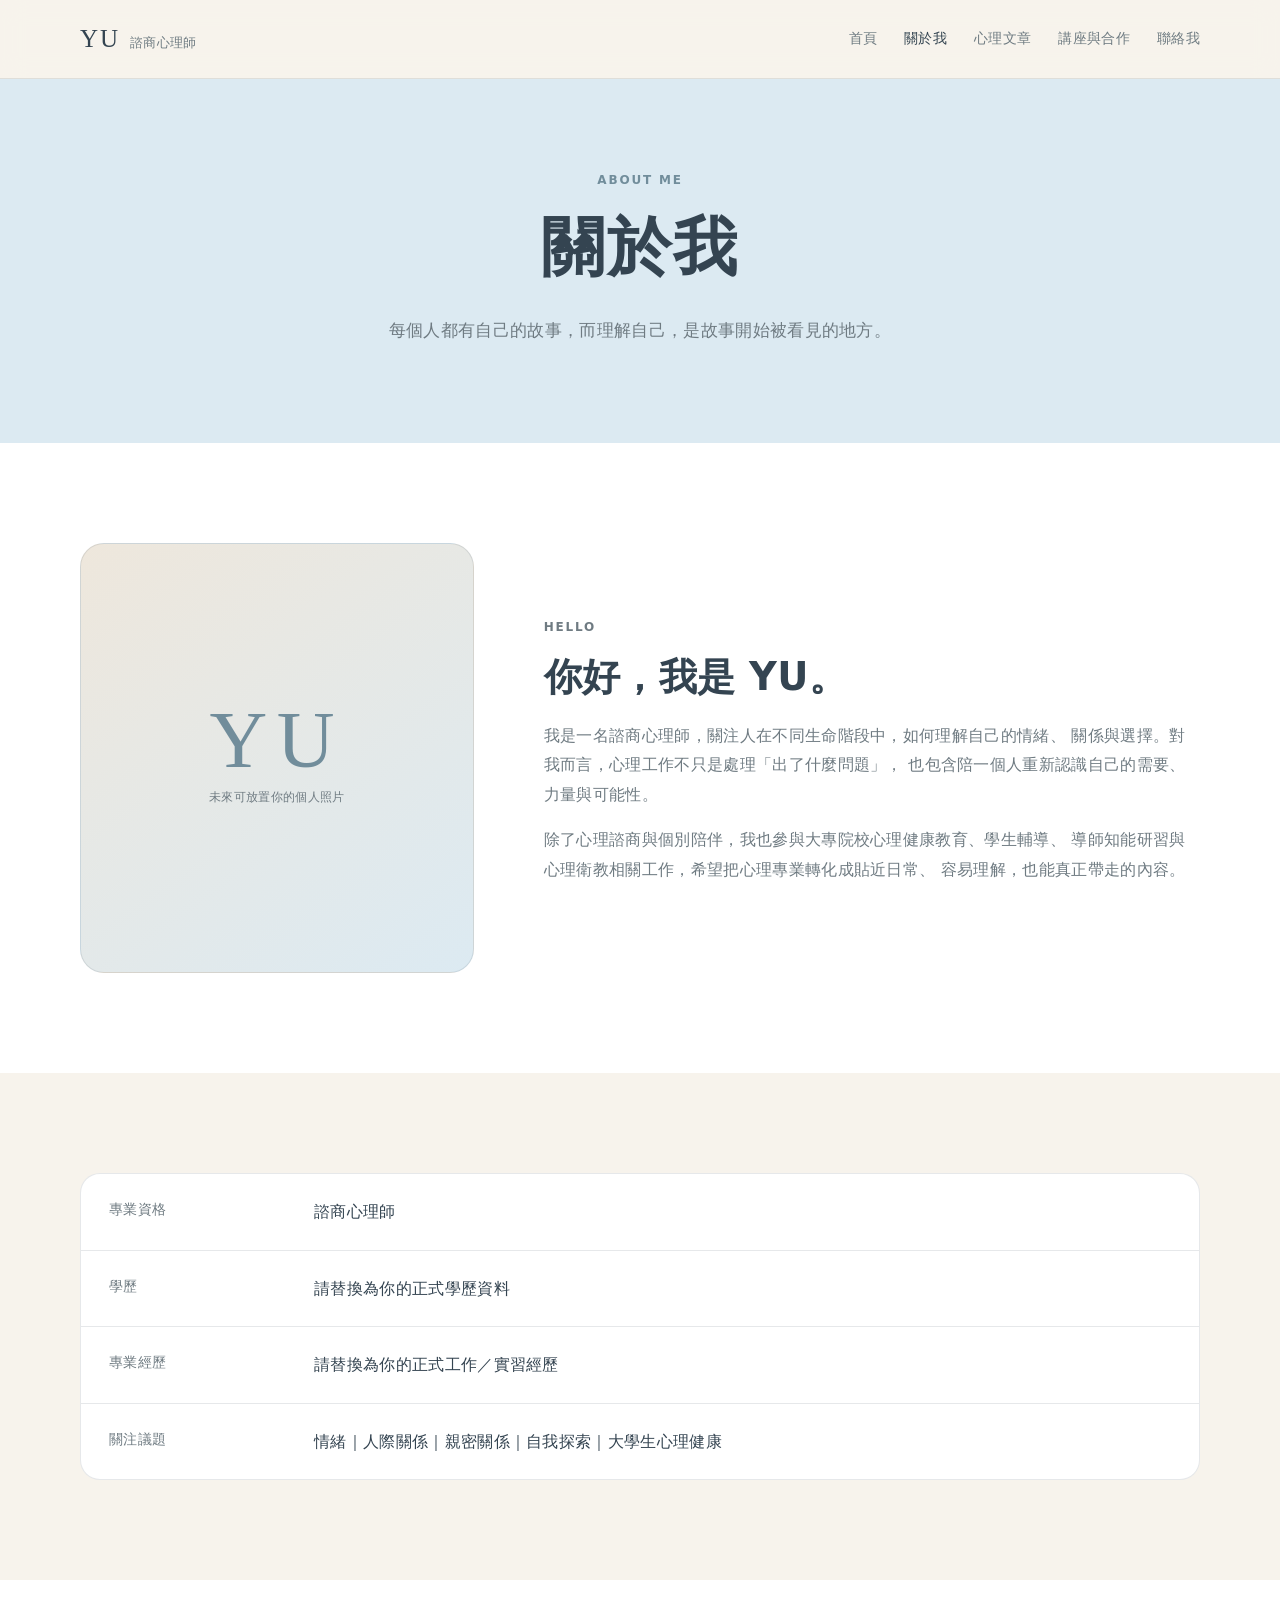
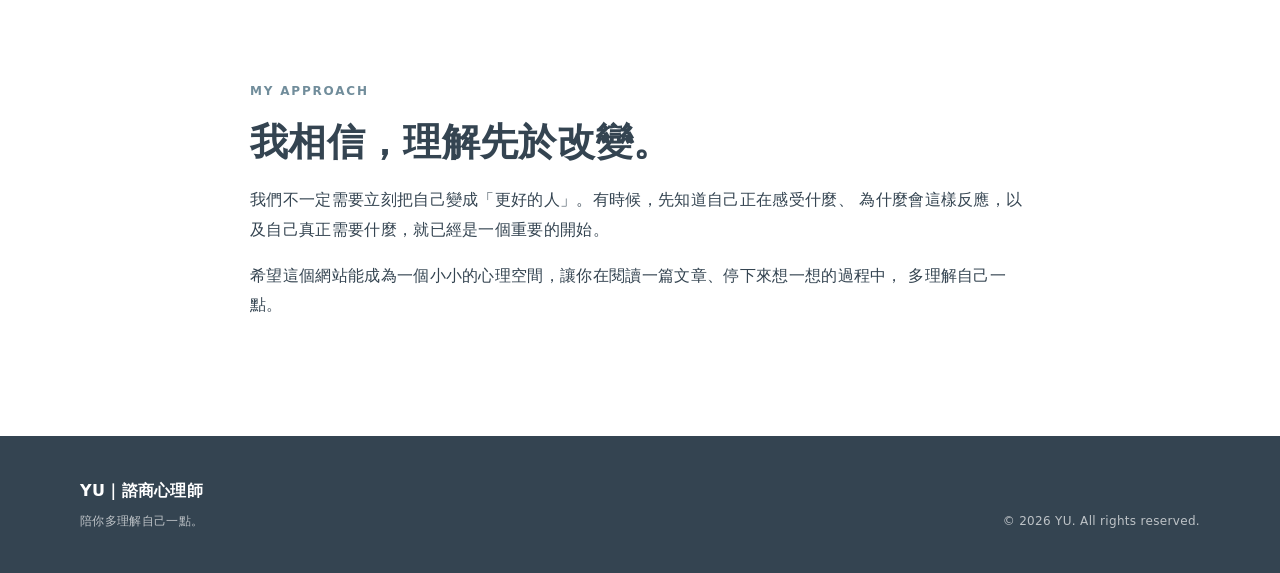
==== about.html @ 375a594f "Add files via upload" ====
<!DOCTYPE html>
<html lang="zh-Hant">
<head>
  <meta charset="UTF-8">
  <meta name="viewport" content="width=device-width, initial-scale=1.0">
  <meta name="description" content="YU｜諮商心理師｜關於我、專業資格、學歷與關注議題。">
  <title>關於我｜YU｜諮商心理師</title>
  <link rel="stylesheet" href="style.css">
</head>
<body>
<header class="site-header">
  <div class="container nav-wrap">
    <a class="brand" href="index.html"><span class="brand-main">YU</span><span class="brand-sub">諮商心理師</span></a>
    <button class="menu-toggle" aria-label="開啟選單" aria-expanded="false">☰</button>
    <nav class="site-nav">
      <a href="index.html">首頁</a><a class="active" href="about.html">關於我</a>
      <a href="articles.html">心理文章</a><a href="speaking.html">講座與合作</a><a href="contact.html">聯絡我</a>
    </nav>
  </div>
</header>

<main>
  <section class="page-hero">
    <div class="container narrow">
      <p class="section-label">ABOUT ME</p>
      <h1>關於我</h1>
      <p>每個人都有自己的故事，而理解自己，是故事開始被看見的地方。</p>
    </div>
  </section>

  <section class="about-section">
    <div class="container about-grid">
      <div class="profile-placeholder">
        <div class="profile-initial">YU</div>
        <p>未來可放置你的個人照片</p>
      </div>
      <div>
        <p class="section-label">HELLO</p>
        <h2>你好，我是 YU。</h2>
        <p>
          我是一名諮商心理師，關注人在不同生命階段中，如何理解自己的情緒、
          關係與選擇。對我而言，心理工作不只是處理「出了什麼問題」，
          也包含陪一個人重新認識自己的需要、力量與可能性。
        </p>
        <p>
          除了心理諮商與個別陪伴，我也參與大專院校心理健康教育、學生輔導、
          導師知能研習與心理衛教相關工作，希望把心理專業轉化成貼近日常、
          容易理解，也能真正帶走的內容。
        </p>
      </div>
    </div>
  </section>

  <section class="info-section">
    <div class="container">
      <div class="info-list">
        <div class="info-row"><span>專業資格</span><strong>諮商心理師</strong></div>
        <div class="info-row"><span>學歷</span><strong>請替換為你的正式學歷資料</strong></div>
        <div class="info-row"><span>專業經歷</span><strong>請替換為你的正式工作／實習經歷</strong></div>
        <div class="info-row"><span>關注議題</span><strong>情緒｜人際關係｜親密關係｜自我探索｜大學生心理健康</strong></div>
      </div>
    </div>
  </section>

  <section class="values-section">
    <div class="container narrow">
      <p class="section-label">MY APPROACH</p>
      <h2>我相信，理解先於改變。</h2>
      <p>
        我們不一定需要立刻把自己變成「更好的人」。有時候，先知道自己正在感受什麼、
        為什麼會這樣反應，以及自己真正需要什麼，就已經是一個重要的開始。
      </p>
      <p>
        希望這個網站能成為一個小小的心理空間，讓你在閱讀一篇文章、停下來想一想的過程中，
        多理解自己一點。
      </p>
    </div>
  </section>
</main>

<footer class="site-footer">
  <div class="container footer-wrap"><div><strong>YU｜諮商心理師</strong><p>陪你多理解自己一點。</p></div><p>© 2026 YU. All rights reserved.</p></div>
</footer>
<script src="script.js"></script>
</body>
</html>
---- style.css ----
:root {
  --cream: #F7F3EC;
  --cream-deep: #EEE7DC;
  --blue-light: #DCEAF2;
  --blue-soft: #C9DEE8;
  --blue: #AFC7D3;
  --ink: #344451;
  --muted: #6F7B82;
  --white: #FFFFFF;
  --line: rgba(52, 68, 81, 0.12);
  --shadow: 0 18px 45px rgba(52, 68, 81, 0.08);
  --radius: 18px;
  --max: 1120px;
}

* { box-sizing: border-box; }
html { scroll-behavior: smooth; }
body {
  margin: 0;
  font-family: "Noto Sans TC", "Microsoft JhengHei", system-ui, sans-serif;
  color: var(--ink);
  background: var(--cream);
  line-height: 1.85;
  letter-spacing: .02em;
}
a { color: inherit; }
img { max-width: 100%; display: block; }
.container { width: min(100% - 40px, var(--max)); margin: 0 auto; }
.narrow { width: min(100% - 40px, 780px); margin: 0 auto; }

.site-header {
  position: sticky; top: 0; z-index: 20;
  background: rgba(247,243,236,.92);
  backdrop-filter: blur(12px);
  border-bottom: 1px solid var(--line);
}
.nav-wrap {
  min-height: 78px;
  display: flex;
  align-items: center;
  justify-content: space-between;
  gap: 30px;
}
.brand { text-decoration: none; display: flex; align-items: baseline; gap: 10px; }
.brand-main { font-family: Georgia, serif; font-size: 25px; letter-spacing: .08em; }
.brand-sub { font-size: 13px; color: var(--muted); }
.site-nav { display: flex; gap: 27px; align-items: center; }
.site-nav a { text-decoration: none; font-size: 14px; color: var(--muted); transition: .2s; }
.site-nav a:hover, .site-nav a.active { color: var(--ink); }
.menu-toggle { display: none; border: 0; background: none; font-size: 25px; color: var(--ink); }

.hero { padding: 110px 0 100px; background: linear-gradient(115deg, var(--cream) 0 57%, var(--blue-light) 57%); }
.hero-grid { display: grid; grid-template-columns: 1.15fr .85fr; gap: 80px; align-items: center; }
.eyebrow, .section-label { margin: 0 0 13px; color: #718D9B; font-size: 12px; letter-spacing: .15em; font-weight: 700; }
h1, h2, h3 { line-height: 1.35; margin-top: 0; font-weight: 600; }
h1 { font-size: clamp(40px, 5vw, 64px); margin-bottom: 24px; letter-spacing: .03em; }
h2 { font-size: clamp(28px, 3vw, 40px); margin-bottom: 18px; }
h3 { font-size: 20px; margin-bottom: 12px; }
p { margin-top: 0; }
.hero-text { max-width: 650px; color: var(--muted); font-size: 17px; }
.button-row { display: flex; gap: 12px; flex-wrap: wrap; margin-top: 30px; }
.button {
  display: inline-flex; align-items: center; justify-content: center;
  min-height: 48px; padding: 10px 22px; border-radius: 999px;
  text-decoration: none; font-size: 14px; border: 1px solid transparent; transition: .2s;
}
.button:hover { transform: translateY(-2px); }
.button-primary { background: var(--ink); color: var(--white); }
.button-secondary { border-color: rgba(52,68,81,.25); color: var(--ink); background: rgba(255,255,255,.35); }
.hero-card {
  background: rgba(255,255,255,.7); border: 1px solid rgba(255,255,255,.85);
  border-radius: 26px; padding: 28px; box-shadow: var(--shadow);
}
.hero-card-inner { padding: 42px 35px; border: 1px solid var(--line); border-radius: 18px; background: rgba(255,255,255,.58); }
.quote-mark { font: 70px Georgia, serif; color: var(--blue); line-height: .5; }
.hero-card p { font-family: Georgia, "Noto Serif TC", serif; font-size: 20px; margin: 20px 0; }
.quote-line { display: block; width: 42px; height: 2px; background: var(--blue); }

.intro-section, .topics-section, .articles-preview, .about-section, .info-section, .values-section,
.articles-section, .collab-detail, .topic-list-section, .contact-section, .privacy-note { padding: 100px 0; }
.intro-section { background: var(--white); text-align: center; }
.intro-section p:not(.section-label) { color: var(--muted); font-size: 17px; }
.text-link { color: var(--ink); text-decoration: none; font-weight: 600; font-size: 14px; }
.text-link:hover { text-decoration: underline; }
.topics-section { background: var(--cream); }
.section-heading { display: flex; justify-content: space-between; align-items: end; gap: 30px; margin-bottom: 35px; }
.section-heading > div > p:last-child { color: var(--muted); }
.topic-grid { display: grid; grid-template-columns: repeat(3, 1fr); gap: 16px; }
.topic-card { padding: 30px; background: var(--white); border: 1px solid var(--line); border-radius: var(--radius); transition: .2s; }
.topic-card:hover { transform: translateY(-3px); box-shadow: var(--shadow); }
.topic-number, .service-number { color: #8AA8B7; font-size: 12px; letter-spacing: .1em; }
.topic-card p { color: var(--muted); margin-bottom: 0; font-size: 14px; }

.articles-preview { background: var(--white); }
.article-grid { display: grid; grid-template-columns: repeat(3, 1fr); gap: 22px; }
.article-card { background: var(--white); border: 1px solid var(--line); border-radius: var(--radius); overflow: hidden; box-shadow: 0 5px 20px rgba(52,68,81,.035); }
.article-image { height: 190px; position: relative; overflow: hidden; }
.image-01 { background: linear-gradient(135deg, #EEE7DC, #DCEAF2); }
.image-02 { background: linear-gradient(135deg, #DCEAF2, #EEF3F4); }
.image-03 { background: linear-gradient(135deg, #F0ECE6, #C9DEE8); }
.article-image::after {
  content: "YU"; position: absolute; inset: 0; display: grid; place-items: center;
  font: 46px Georgia, serif; color: rgba(52,68,81,.22); letter-spacing: .12em;
}
.article-content { padding: 25px; }
.tag { display: inline-block; padding: 4px 10px; background: var(--blue-light); color: #5B7786; border-radius: 999px; font-size: 11px; margin-bottom: 12px; }
.article-content h2, .article-content h3 { margin-bottom: 10px; }
.article-content p { color: var(--muted); font-size: 14px; }
.article-content a { text-decoration: none; font-size: 13px; font-weight: 600; }
.full-grid { grid-template-columns: 1fr; gap: 28px; }
.full-grid .article-card { display: grid; grid-template-columns: 300px 1fr; }
.full-grid .article-image { height: 100%; min-height: 260px; }
.sample-copy { margin-top: 20px; padding: 15px; background: var(--cream); border-radius: 12px; font-size: 13px !important; }
.mobile-link { display: none; }

.collab-section { padding: 70px 0; background: var(--blue-light); }
.collab-box { display: flex; justify-content: space-between; align-items: center; gap: 40px; }
.collab-box p { color: var(--muted); max-width: 700px; margin-bottom: 0; }

.page-hero { padding: 90px 0 80px; background: var(--blue-light); text-align: center; }
.page-hero p:not(.section-label) { color: var(--muted); font-size: 17px; }
.about-section { background: var(--white); }
.about-grid { display: grid; grid-template-columns: .75fr 1.25fr; gap: 70px; align-items: center; }
.profile-placeholder {
  min-height: 430px; border-radius: 24px; background: linear-gradient(145deg, var(--cream-deep), var(--blue-light));
  display: grid; place-items: center; align-content: center; color: #718D9B;
  border: 1px solid var(--line);
}
.profile-initial { font: 80px Georgia, serif; letter-spacing: .12em; }
.profile-placeholder p { font-size: 12px; }
.about-grid p { color: var(--muted); }
.info-section { background: var(--cream); }
.info-list { background: var(--white); border-radius: 20px; border: 1px solid var(--line); overflow: hidden; }
.info-row { display: grid; grid-template-columns: 180px 1fr; padding: 23px 28px; border-bottom: 1px solid var(--line); gap: 25px; }
.info-row:last-child { border-bottom: 0; }
.info-row span { color: var(--muted); font-size: 14px; }
.info-row strong { font-weight: 500; }
.values-section { background: var(--white); }

.service-grid { display: grid; grid-template-columns: repeat(3, 1fr); gap: 20px; }
.service-card { background: var(--white); padding: 32px; border: 1px solid var(--line); border-radius: var(--radius); }
.service-card p, .service-card li { color: var(--muted); font-size: 14px; }
.service-card ul { padding-left: 20px; margin-bottom: 0; }
.topic-list-section { background: var(--cream); }
.topic-pills { display: flex; flex-wrap: wrap; gap: 10px; }
.topic-pills span { padding: 10px 16px; background: var(--white); border: 1px solid var(--line); border-radius: 999px; font-size: 14px; }
.contact-cta { padding: 90px 0; background: var(--blue-light); text-align: center; }

.contact-section { background: var(--white); }
.contact-grid { display: grid; grid-template-columns: 1.1fr .9fr; gap: 80px; align-items: center; }
.contact-grid > div > p { color: var(--muted); }
.contact-list { color: var(--muted); padding-left: 20px; }
.contact-card { padding: 42px; background: var(--cream); border-radius: 22px; border: 1px solid var(--line); }
.contact-icon { display: block; width: 50px; height: 50px; display: grid; place-items: center; border-radius: 50%; background: var(--blue-light); margin-bottom: 25px; }
.contact-card h3 { word-break: break-word; }
.contact-card p:not(.section-label) { color: var(--muted); font-size: 14px; }
.full-button { width: 100%; margin-top: 12px; }
.privacy-note { background: var(--cream); }
.privacy-note p { color: var(--muted); font-size: 14px; }

.site-footer { background: var(--ink); color: var(--white); padding: 40px 0; }
.footer-wrap { display: flex; justify-content: space-between; gap: 30px; align-items: end; }
.footer-wrap p { margin: 5px 0 0; color: rgba(255,255,255,.68); font-size: 12px; }

@media (max-width: 900px) {
  .hero-grid, .about-grid, .contact-grid { grid-template-columns: 1fr; gap: 45px; }
  .hero { background: var(--cream); }
  .hero-card { background: var(--blue-light); }
  .topic-grid, .article-grid, .service-grid { grid-template-columns: repeat(2, 1fr); }
  .full-grid .article-card { grid-template-columns: 1fr; }
  .full-grid .article-image { min-height: 220px; }
}

@media (max-width: 700px) {
  .container, .narrow { width: min(100% - 28px, var(--max)); }
  .nav-wrap { min-height: 68px; }
  .menu-toggle { display: block; }
  .site-nav {
    position: absolute; top: 68px; left: 0; right: 0; display: none;
    flex-direction: column; align-items: stretch; gap: 0; padding: 10px 14px 18px;
    background: rgba(247,243,236,.98); border-bottom: 1px solid var(--line);
  }
  .site-nav.open { display: flex; }
  .site-nav a { padding: 12px 10px; }
  .hero { padding: 75px 0 70px; }
  .hero-text { font-size: 15px; }
  .button-row { flex-direction: column; align-items: stretch; }
  .button { width: 100%; }
  .intro-section, .topics-section, .articles-preview, .about-section, .info-section, .values-section,
  .articles-section, .collab-detail, .topic-list-section, .contact-section, .privacy-note { padding: 70px 0; }
  .topic-grid, .article-grid, .service-grid { grid-template-columns: 1fr; }
  .section-heading, .collab-box, .footer-wrap { flex-direction: column; align-items: flex-start; }
  .desktop-link { display: none; }
  .mobile-link { display: inline-block; margin-top: 25px; }
  .info-row { grid-template-columns: 1fr; gap: 3px; }
  .profile-placeholder { min-height: 320px; }
  .page-hero { padding: 70px 0 60px; }
  h1 { font-size: 40px; }
  h2 { font-size: 29px; }
}
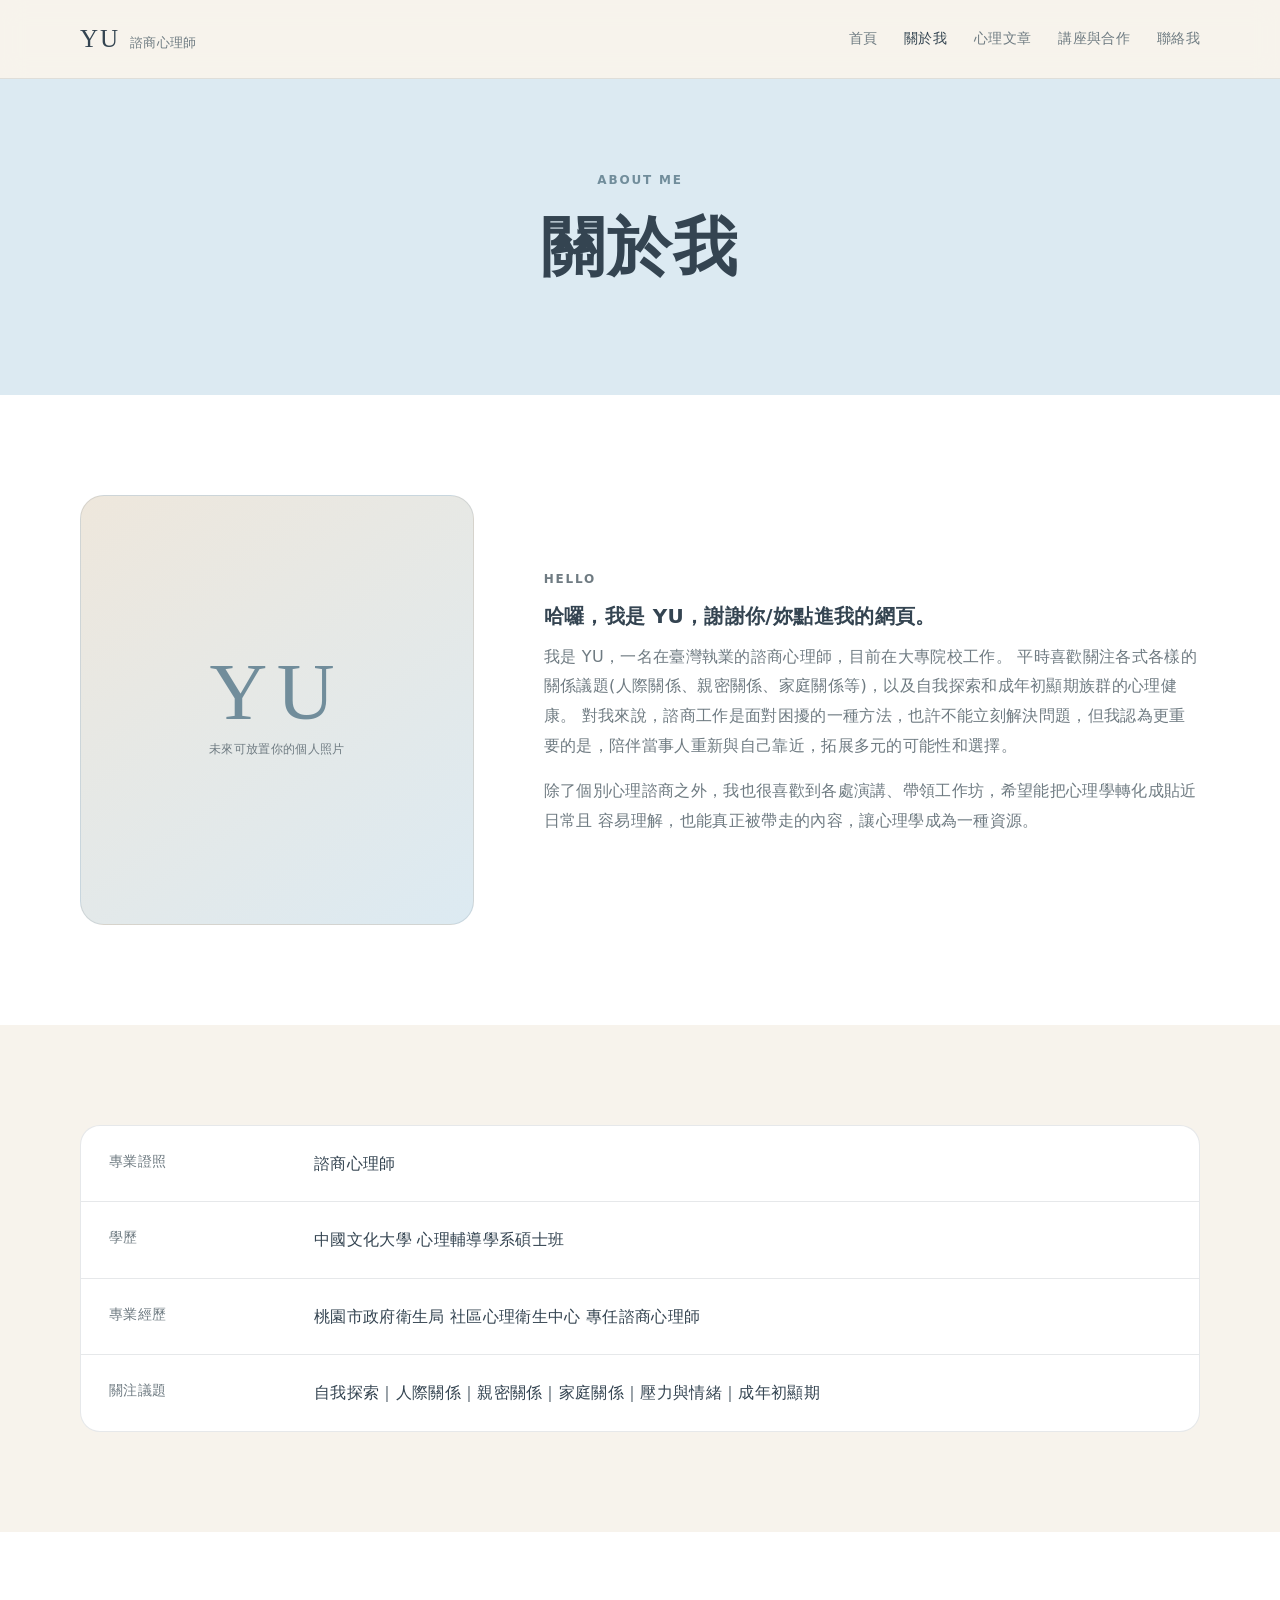
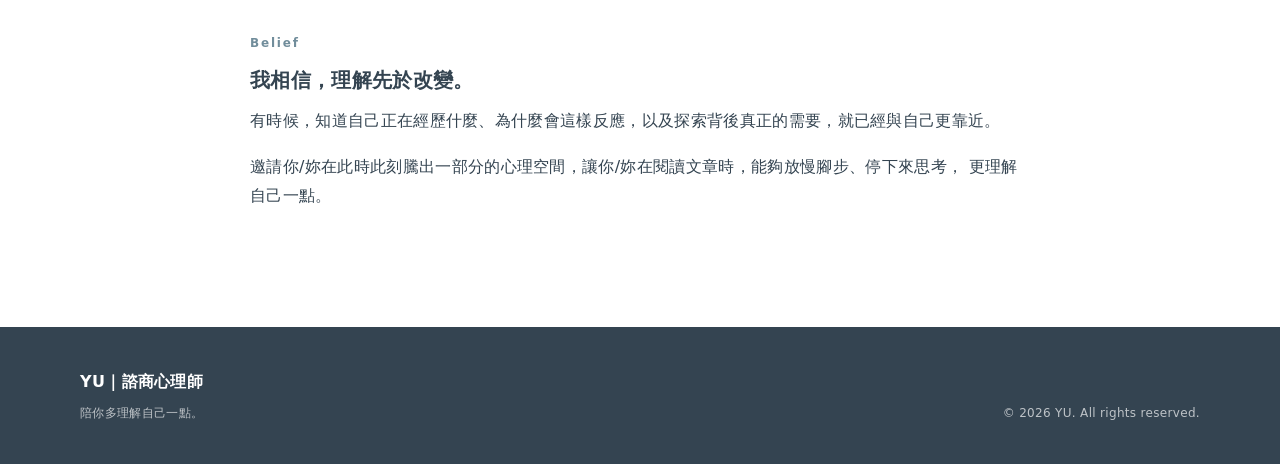
==== commit 2ef5ec85: "Update about.html" ====
--- a/about.html
+++ b/about.html
@@ -24,7 +24,6 @@
     <div class="container narrow">
       <p class="section-label">ABOUT ME</p>
       <h1>關於我</h1>
-      <p>每個人都有自己的故事，而理解自己，是故事開始被看見的地方。</p>
     </div>
   </section>
 
@@ -36,16 +35,15 @@
       </div>
       <div>
         <p class="section-label">HELLO</p>
-        <h2>你好，我是 YU。</h2>
+        <h3>哈囉，我是 YU，謝謝你/妳點進我的網頁。</h3>
         <p>
-          我是一名諮商心理師，關注人在不同生命階段中，如何理解自己的情緒、
-          關係與選擇。對我而言，心理工作不只是處理「出了什麼問題」，
-          也包含陪一個人重新認識自己的需要、力量與可能性。
+          我是 YU，一名在臺灣執業的諮商心理師，目前在大專院校工作。 
+          平時喜歡關注各式各樣的關係議題(人際關係、親密關係、家庭關係等)，以及自我探索和成年初顯期族群的心理健康。
+          對我來說，諮商工作是面對困擾的一種方法，也許不能立刻解決問題，但我認為更重要的是，陪伴當事人重新與自己靠近，拓展多元的可能性和選擇。
         </p>
         <p>
-          除了心理諮商與個別陪伴，我也參與大專院校心理健康教育、學生輔導、
-          導師知能研習與心理衛教相關工作，希望把心理專業轉化成貼近日常、
-          容易理解，也能真正帶走的內容。
+          除了個別心理諮商之外，我也很喜歡到各處演講、帶領工作坊，希望能把心理學轉化成貼近日常且
+          容易理解，也能真正被帶走的內容，讓心理學成為一種資源。
         </p>
       </div>
     </div>
@@ -54,25 +52,24 @@
   <section class="info-section">
     <div class="container">
       <div class="info-list">
-        <div class="info-row"><span>專業資格</span><strong>諮商心理師</strong></div>
-        <div class="info-row"><span>學歷</span><strong>請替換為你的正式學歷資料</strong></div>
-        <div class="info-row"><span>專業經歷</span><strong>請替換為你的正式工作／實習經歷</strong></div>
-        <div class="info-row"><span>關注議題</span><strong>情緒｜人際關係｜親密關係｜自我探索｜大學生心理健康</strong></div>
+        <div class="info-row"><span>專業證照</span><strong>諮商心理師</strong></div>
+        <div class="info-row"><span>學歷</span><strong>中國文化大學 心理輔導學系碩士班</strong></div>
+        <div class="info-row"><span>專業經歷</span><strong>桃園市政府衛生局 社區心理衛生中心 專任諮商心理師</strong></div>
+        <div class="info-row"><span>關注議題</span><strong>自我探索｜人際關係｜親密關係｜家庭關係｜壓力與情緒｜成年初顯期</strong></div>
       </div>
     </div>
   </section>
 
   <section class="values-section">
     <div class="container narrow">
-      <p class="section-label">MY APPROACH</p>
-      <h2>我相信，理解先於改變。</h2>
+      <p class="section-label">Belief</p>
+      <h3>我相信，理解先於改變。</h3>
       <p>
-        我們不一定需要立刻把自己變成「更好的人」。有時候，先知道自己正在感受什麼、
-        為什麼會這樣反應，以及自己真正需要什麼，就已經是一個重要的開始。
+        有時候，知道自己正在經歷什麼、為什麼會這樣反應，以及探索背後真正的需要，就已經與自己更靠近。
       </p>
       <p>
-        希望這個網站能成為一個小小的心理空間，讓你在閱讀一篇文章、停下來想一想的過程中，
-        多理解自己一點。
+        邀請你/妳在此時此刻騰出一部分的心理空間，讓你/妳在閱讀文章時，能夠放慢腳步、停下來思考，
+        更理解自己一點。
       </p>
     </div>
   </section>
